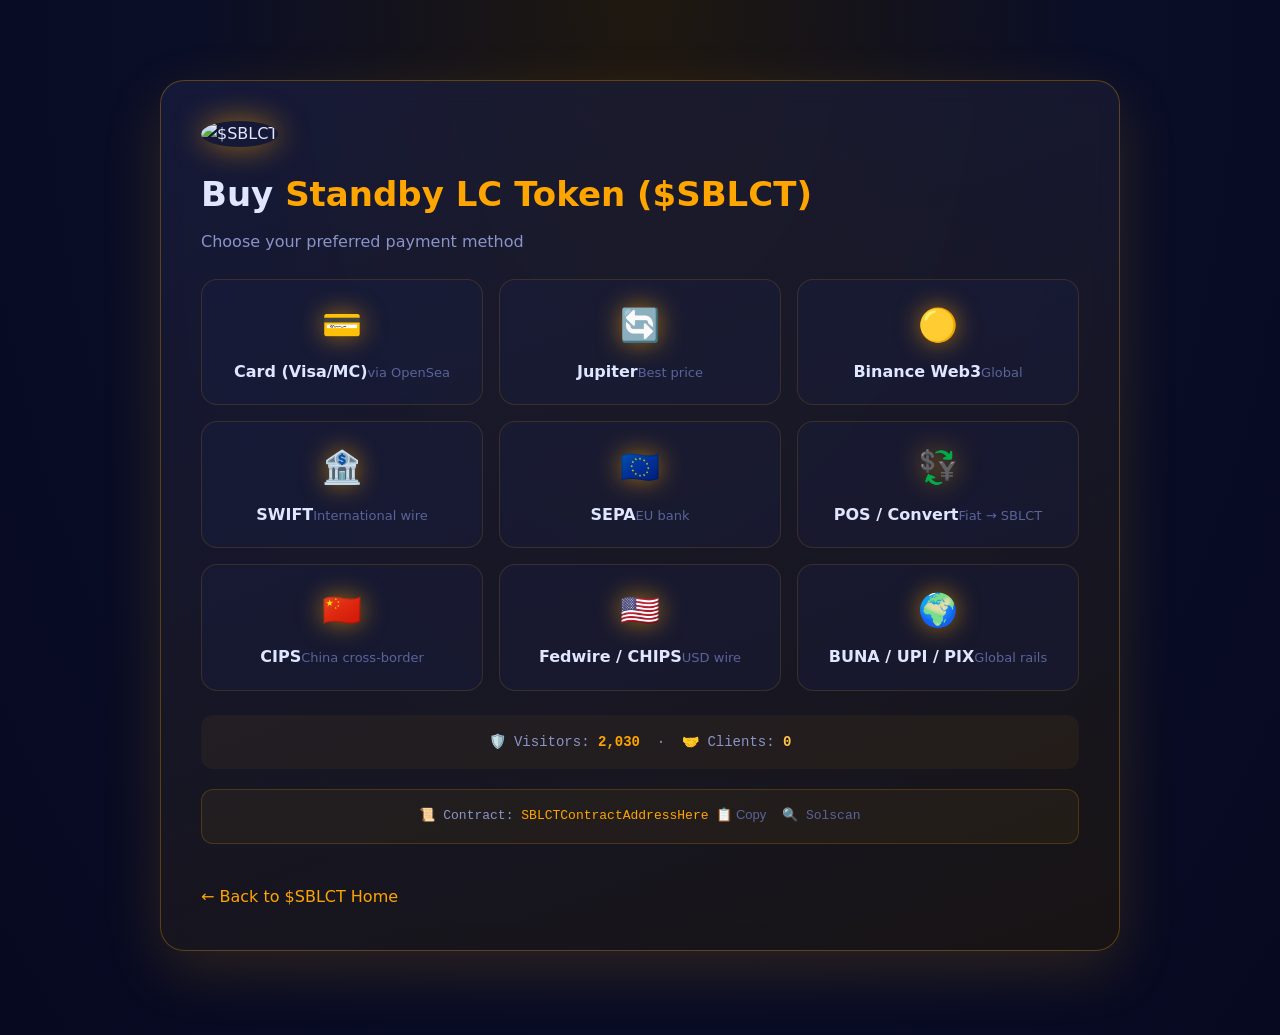
==== buy.html @ 5e67a4a9 "Add buy.html for purchasing $SBLCT" ====
<!DOCTYPE html>
<html lang="en">
<head>
<meta charset="UTF-8" />
<meta name="viewport" content="width=device-width, initial-scale=1.0"/>
<title>Buy $SBLCT — Card, SWIFT, SEPA, Crypto</title>
<link rel="icon" href="sblct_logo.png" />
<link rel="stylesheet" href="ai-agent.css" />
<style>
* { margin: 0; padding: 0; box-sizing: border-box; }
body { font-family: 'Segoe UI', system-ui, sans-serif; background: radial-gradient(ellipse at top, #1F180F 0%, #0A0E27 50%, #060920 100%); color: #E0E6FF; line-height: 1.6; padding-top: 80px; padding-bottom: 60px; }
.container { max-width: 1000px; margin: 0 auto; padding: 0 20px; }
.glass-card { background: linear-gradient(160deg, rgba(26,30,65,0.7), rgba(31,24,15,0.7)); backdrop-filter: blur(12px); border: 1px solid rgba(255,165,0,0.3); border-radius: 24px; padding: 40px; margin-bottom: 24px; box-shadow: 0 20px 60px rgba(255,165,0,0.15); }
.glass-card h1 { font-size: 34px; margin-bottom: 8px; }
.glass-card h1 .highlight { color: #FFA500; }
.glass-card .sub { color: #8A94C8; margin-bottom: 24px; }
.method-grid { display: grid; grid-template-columns: 1fr 1fr 1fr; gap: 16px; margin-bottom: 24px; }
.method-card { background: rgba(26,30,65,0.4); border: 1px solid rgba(255,165,0,0.15); border-radius: 16px; padding: 20px 16px; text-align: center; transition: 0.3s; text-decoration: none; color: #E0E6FF; }
.method-card:hover { border-color: #FFA500; transform: translateY(-4px); box-shadow: 0 15px 30px rgba(255,165,0,0.2); }
.method-card .icon { font-size: 32px; display: block; margin-bottom: 8px; filter: drop-shadow(0 0 12px rgba(255,165,0,0.6)); }
.method-card .name { font-weight: 600; }
.method-card .desc { font-size: 13px; color: #5A649A; }
.contract-box { background: rgba(255,165,0,0.05); border: 1px solid rgba(255,165,0,0.2); border-radius: 12px; padding: 16px; margin: 20px 0; text-align: center; font-size: 13px; color: #8A94C8; font-family: 'Courier New', monospace; }
.contract-box .addr { color: #FFA500; }
.contract-box .copy-btn { background: transparent; border: none; color: #5A649A; cursor: pointer; font-size: 13px; }
.contract-box .copy-btn:hover { color: #FFA500; }
.contract-box .solscan-link { color: #5A649A; text-decoration: none; font-size: 13px; margin-left: 8px; }
.contract-box .solscan-link:hover { color: #fff; }
.back-link { display: inline-block; margin-top: 20px; color: #FFA500; text-decoration: none; font-weight: 500; }
.logo-img { height: 70px; width: auto; margin-bottom: 20px; border-radius: 50%; box-shadow: 0 0 30px rgba(255,165,0,0.6); }
.counter-box { text-align: center; padding: 16px; background: rgba(255,165,0,0.05); border-radius: 12px; margin: 20px 0; font-size: 14px; color: #8A94C8; font-family: 'Courier New', monospace; }
.counter-box .counter-visitors { color: #FFA500; font-weight: 600; }
.counter-box .counter-clients { color: #FFC34D; font-weight: 600; }
@media (max-width: 700px) { .method-grid { grid-template-columns: 1fr 1fr; } .glass-card { padding: 24px; } }
@media (max-width: 450px) { .method-grid { grid-template-columns: 1fr; } .contract-box { font-size: 11px; } }
</style>
</head>
<body>
<div class="container">
<div class="glass-card">
<img src="sblct_logo.png" alt="$SBLCT" class="logo-img" />
<h1>Buy <span class="highlight">Standby LC Token ($SBLCT)</span></h1>
<p class="sub">Choose your preferred payment method</p>

<div class="method-grid">
  <a href="https://opensea.io/token/solana/SBLCTContractAddressHere" target="_blank" class="method-card"><span class="icon">💳</span><span class="name">Card (Visa/MC)</span><span class="desc">via OpenSea</span></a>
  <a href="https://jup.ag/tokens/SBLCTContractAddressHere" target="_blank" class="method-card"><span class="icon">🔄</span><span class="name">Jupiter</span><span class="desc">Best price</span></a>
  <a href="https://app.binance.com/uni-qr/web3-token-details?tokenCA=SBLCTContractAddressHere" target="_blank" class="method-card"><span class="icon">🟡</span><span class="name">Binance Web3</span><span class="desc">Global</span></a>
  <a href="https://www.binance.com/" target="_blank" class="method-card"><span class="icon">🏦</span><span class="name">SWIFT</span><span class="desc">International wire</span></a>
  <a href="https://www.okx.com/" target="_blank" class="method-card"><span class="icon">🇪🇺</span><span class="name">SEPA</span><span class="desc">EU bank</span></a>
  <a href="https://www.binance.com/en/convert" target="_blank" class="method-card"><span class="icon">💱</span><span class="name">POS / Convert</span><span class="desc">Fiat → SBLCT</span></a>
  <a href="https://www.okx.com/" target="_blank" class="method-card"><span class="icon">🇨🇳</span><span class="name">CIPS</span><span class="desc">China cross-border</span></a>
  <a href="https://www.kraken.com/" target="_blank" class="method-card"><span class="icon">🇺🇸</span><span class="name">Fedwire / CHIPS</span><span class="desc">USD wire</span></a>
  <a href="https://www.binance.com/" target="_blank" class="method-card"><span class="icon">🌍</span><span class="name">BUNA / UPI / PIX</span><span class="desc">Global rails</span></a>
</div>

<div class="counter-box">
  🛡️ Visitors: <span class="counter-visitors">2,030</span>
  &nbsp;·&nbsp;
  🤝 Clients: <span class="counter-clients">0</span>
</div>

<div class="contract-box">
  📜 Contract: <span class="addr">SBLCTContractAddressHere</span>
  <button onclick="navigator.clipboard.writeText('SBLCTContractAddressHere')" class="copy-btn">📋 Copy</button>
  <a href="https://solscan.io/token/SBLCTContractAddressHere" target="_blank" class="solscan-link">🔍 Solscan</a>
</div>

<a href="index.html" class="back-link">← Back to $SBLCT Home</a>
</div>
</div>
<script src="counter.js"></script>
<script src="ai-agent.js"></script>
</body>
</html>
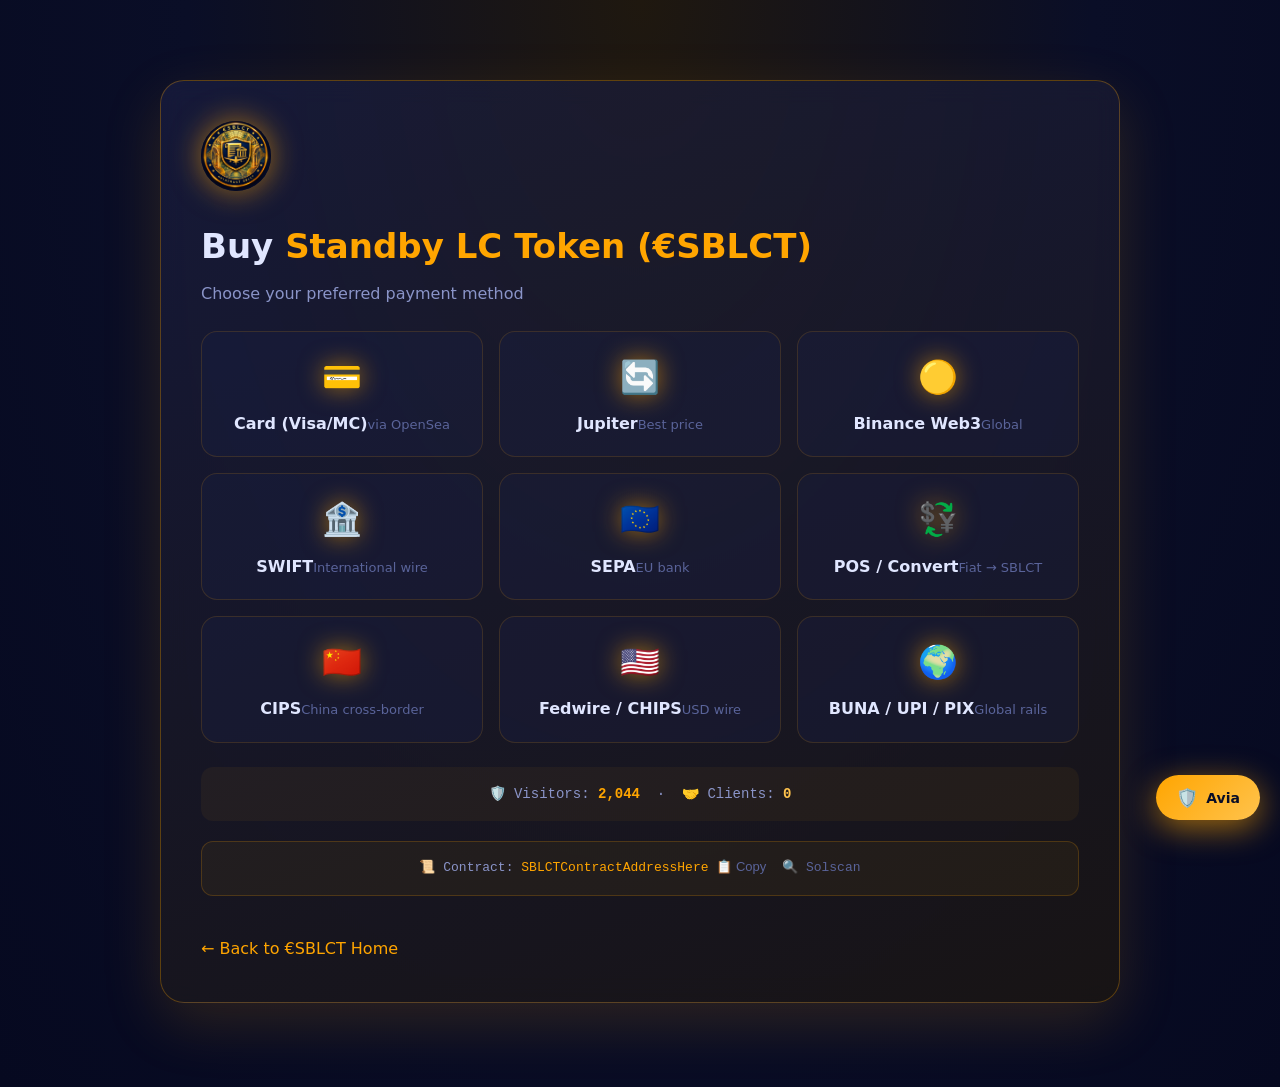
==== commit b9cf0ded: "Change currency symbol from $ to € in buy.html" ====
--- a/buy.html
+++ b/buy.html
@@ -3,7 +3,7 @@
 <head>
 <meta charset="UTF-8" />
 <meta name="viewport" content="width=device-width, initial-scale=1.0"/>
-<title>Buy $SBLCT — Card, SWIFT, SEPA, Crypto</title>
+<title>Buy €SBLCT — Card, SWIFT, SEPA, Crypto</title>
 <link rel="icon" href="sblct_logo.png" />
 <link rel="stylesheet" href="ai-agent.css" />
 <style>
@@ -38,8 +38,8 @@
 <body>
 <div class="container">
 <div class="glass-card">
-<img src="sblct_logo.png" alt="$SBLCT" class="logo-img" />
-<h1>Buy <span class="highlight">Standby LC Token ($SBLCT)</span></h1>
+<img src="sblct_logo.png" alt="€SBLCT" class="logo-img" />
+<h1>Buy <span class="highlight">Standby LC Token (€SBLCT)</span></h1>
 <p class="sub">Choose your preferred payment method</p>
 
 <div class="method-grid">
@@ -66,7 +66,7 @@
   <a href="https://solscan.io/token/SBLCTContractAddressHere" target="_blank" class="solscan-link">🔍 Solscan</a>
 </div>
 
-<a href="index.html" class="back-link">← Back to $SBLCT Home</a>
+<a href="index.html" class="back-link">← Back to €SBLCT Home</a>
 </div>
 </div>
 <script src="counter.js"></script>
--- a/ai-agent.css
+++ b/ai-agent.css
@@ -0,0 +1,69 @@
+/* Avia — AI Agent styles for $SBLCT */
+.avia-btn {
+  position: fixed; right: 20px; bottom: 80px; z-index: 9998;
+  background: linear-gradient(135deg, #FFA500 0%, #FFC34D 100%);
+  color: #0A0E27; border: none; border-radius: 50px;
+  padding: 12px 20px; font-weight: 700; font-size: 14px; cursor: pointer;
+  display: flex; align-items: center; gap: 8px;
+  box-shadow: 0 8px 32px rgba(255,165,0,0.6); transition: 0.3s;
+  font-family: 'Segoe UI', system-ui, sans-serif;
+}
+.avia-btn:hover { transform: translateY(-3px); box-shadow: 0 12px 40px rgba(255,165,0,0.9); }
+.avia-btn-hidden { opacity: 0; pointer-events: none; transform: scale(0.8); }
+.avia-btn-icon { font-size: 18px; }
+
+.avia-window {
+  position: fixed; right: 20px; bottom: 80px;
+  width: 400px; max-width: calc(100vw - 40px);
+  height: 600px; max-height: calc(100vh - 120px);
+  background: linear-gradient(160deg, #0A0E27 0%, #1F180F 100%);
+  border: 1px solid rgba(255,165,0,0.4); border-radius: 20px;
+  z-index: 9999; display: flex; flex-direction: column; overflow: hidden;
+  opacity: 0; transform: translateY(20px) scale(0.95); pointer-events: none;
+  transition: 0.3s; box-shadow: 0 20px 60px rgba(0,0,0,0.8), 0 0 40px rgba(255,165,0,0.3);
+  font-family: 'Segoe UI', system-ui, sans-serif;
+}
+.avia-window.avia-open { opacity: 1; transform: translateY(0) scale(1); pointer-events: auto; }
+
+.avia-header {
+  display: flex; align-items: center; justify-content: space-between;
+  padding: 14px 16px; background: rgba(31,24,15,0.8); border-bottom: 1px solid rgba(255,165,0,0.3);
+}
+.avia-header-left { display: flex; align-items: center; gap: 10px; }
+.avia-avatar { width: 36px; height: 36px; border-radius: 50%; border: 2px solid #FFA500; object-fit: cover; }
+.avia-name { font-size: 15px; font-weight: 700; color: #fff; }
+.avia-status { font-size: 11px; color: #8A94C8; }
+.avia-close { background: transparent; border: none; color: #8A94C8; font-size: 26px; cursor: pointer; line-height: 1; padding: 0 6px; }
+.avia-close:hover { color: #FFA500; }
+
+.avia-messages { flex: 1; overflow-y: auto; padding: 16px; display: flex; flex-direction: column; gap: 10px; }
+.avia-messages::-webkit-scrollbar { width: 6px; }
+.avia-messages::-webkit-scrollbar-thumb { background: rgba(255,165,0,0.3); border-radius: 3px; }
+
+.avia-msg { display: flex; max-width: 92%; }
+.avia-msg-user { align-self: flex-end; justify-content: flex-end; }
+.avia-msg-agent { align-self: flex-start; }
+
+.avia-bubble { padding: 10px 14px; border-radius: 14px; font-size: 13px; line-height: 1.55; word-wrap: break-word; }
+.avia-msg-user .avia-bubble { background: linear-gradient(135deg, #FFA500 0%, #FFC34D 100%); color: #0A0E27; border-bottom-right-radius: 4px; font-weight: 500; }
+.avia-msg-agent .avia-bubble { background: rgba(31,24,15,0.9); color: #E0E6FF; border: 1px solid rgba(255,165,0,0.2); border-bottom-left-radius: 4px; }
+.avia-msg-agent .avia-bubble strong { color: #FFA500; }
+.avia-msg-agent .avia-bubble code { background: rgba(255,165,0,0.1); color: #FFA500; padding: 1px 6px; border-radius: 4px; font-family: 'Courier New', monospace; font-size: 11px; word-break: break-all; }
+.avia-msg-agent .avia-bubble a { color: #FFC34D; text-decoration: none; word-break: break-all; }
+.avia-msg-agent .avia-bubble a:hover { text-decoration: underline; }
+
+.avia-suggestions { display: flex; flex-wrap: wrap; gap: 6px; padding: 10px 16px; border-top: 1px solid rgba(255,165,0,0.2); max-height: 160px; overflow-y: auto; }
+.avia-suggestion { background: rgba(255,165,0,0.08); border: 1px solid rgba(255,165,0,0.25); color: #FFA500; padding: 6px 10px; border-radius: 20px; font-size: 11px; cursor: pointer; transition: 0.2s; font-family: 'Segoe UI', system-ui, sans-serif; white-space: nowrap; }
+.avia-suggestion:hover { background: rgba(255,165,0,0.2); border-color: #FFA500; }
+
+.avia-external { display: flex; gap: 6px; padding: 10px 16px; border-top: 1px solid rgba(255,165,0,0.2); background: rgba(6,9,32,0.6); }
+.avia-external a { flex: 1; text-align: center; padding: 8px 6px; border-radius: 10px; background: rgba(255,165,0,0.08); border: 1px solid rgba(255,165,0,0.2); color: #FFA500; text-decoration: none; font-size: 11px; font-weight: 600; transition: 0.2s; }
+.avia-external a:hover { background: rgba(255,165,0,0.2); border-color: #FFA500; }
+
+.avia-footer { text-align: center; padding: 8px 12px; font-size: 10px; color: #3A406A; background: rgba(6,9,32,0.8); border-top: 1px solid rgba(255,165,0,0.2); }
+
+@media (max-width: 480px) {
+  .avia-window { right: 10px; bottom: 10px; width: calc(100vw - 20px); height: calc(100vh - 20px); max-height: calc(100vh - 20px); border-radius: 16px; }
+  .avia-btn { right: 12px; bottom: 72px; padding: 10px 16px; font-size: 13px; }
+  .avia-btn-label { display: none; }
+}
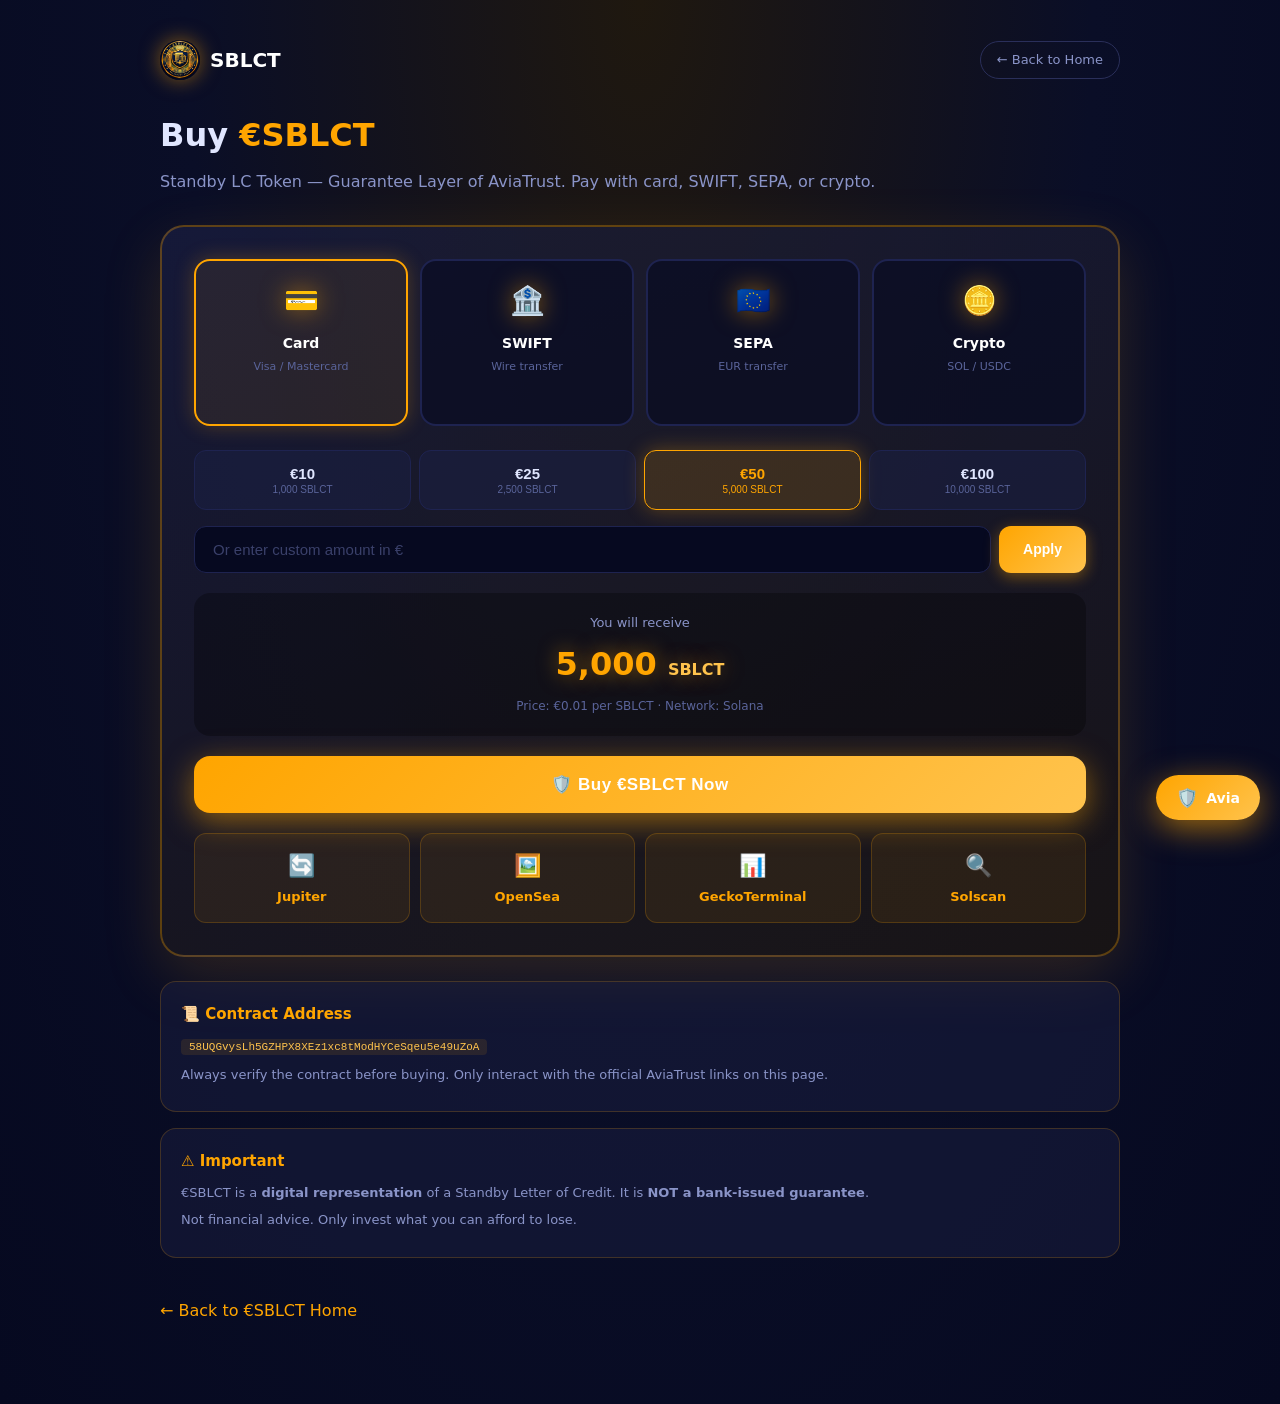
==== commit 0aec5afe: "Update buy.html" ====
--- a/buy.html
+++ b/buy.html
@@ -3,73 +3,209 @@
 <head>
 <meta charset="UTF-8" />
 <meta name="viewport" content="width=device-width, initial-scale=1.0"/>
-<title>Buy €SBLCT — Card, SWIFT, SEPA, Crypto</title>
+<title>Buy €SBLCT — Standby LC Token</title>
 <link rel="icon" href="sblct_logo.png" />
 <link rel="stylesheet" href="ai-agent.css" />
 <style>
 * { margin: 0; padding: 0; box-sizing: border-box; }
-body { font-family: 'Segoe UI', system-ui, sans-serif; background: radial-gradient(ellipse at top, #1F180F 0%, #0A0E27 50%, #060920 100%); color: #E0E6FF; line-height: 1.6; padding-top: 80px; padding-bottom: 60px; }
+body { font-family: 'Segoe UI', system-ui, sans-serif; background: radial-gradient(ellipse at top, #1F180F 0%, #0A0E27 50%, #060920 100%); color: #E0E6FF; line-height: 1.6; padding: 40px 0 80px; }
 .container { max-width: 1000px; margin: 0 auto; padding: 0 20px; }
-.glass-card { background: linear-gradient(160deg, rgba(26,30,65,0.7), rgba(31,24,15,0.7)); backdrop-filter: blur(12px); border: 1px solid rgba(255,165,0,0.3); border-radius: 24px; padding: 40px; margin-bottom: 24px; box-shadow: 0 20px 60px rgba(255,165,0,0.15); }
-.glass-card h1 { font-size: 34px; margin-bottom: 8px; }
-.glass-card h1 .highlight { color: #FFA500; }
-.glass-card .sub { color: #8A94C8; margin-bottom: 24px; }
-.method-grid { display: grid; grid-template-columns: 1fr 1fr 1fr; gap: 16px; margin-bottom: 24px; }
-.method-card { background: rgba(26,30,65,0.4); border: 1px solid rgba(255,165,0,0.15); border-radius: 16px; padding: 20px 16px; text-align: center; transition: 0.3s; text-decoration: none; color: #E0E6FF; }
-.method-card:hover { border-color: #FFA500; transform: translateY(-4px); box-shadow: 0 15px 30px rgba(255,165,0,0.2); }
-.method-card .icon { font-size: 32px; display: block; margin-bottom: 8px; filter: drop-shadow(0 0 12px rgba(255,165,0,0.6)); }
-.method-card .name { font-weight: 600; }
-.method-card .desc { font-size: 13px; color: #5A649A; }
-.contract-box { background: rgba(255,165,0,0.05); border: 1px solid rgba(255,165,0,0.2); border-radius: 12px; padding: 16px; margin: 20px 0; text-align: center; font-size: 13px; color: #8A94C8; font-family: 'Courier New', monospace; }
-.contract-box .addr { color: #FFA500; }
-.contract-box .copy-btn { background: transparent; border: none; color: #5A649A; cursor: pointer; font-size: 13px; }
-.contract-box .copy-btn:hover { color: #FFA500; }
-.contract-box .solscan-link { color: #5A649A; text-decoration: none; font-size: 13px; margin-left: 8px; }
-.contract-box .solscan-link:hover { color: #fff; }
-.back-link { display: inline-block; margin-top: 20px; color: #FFA500; text-decoration: none; font-weight: 500; }
-.logo-img { height: 70px; width: auto; margin-bottom: 20px; border-radius: 50%; box-shadow: 0 0 30px rgba(255,165,0,0.6); }
-.counter-box { text-align: center; padding: 16px; background: rgba(255,165,0,0.05); border-radius: 12px; margin: 20px 0; font-size: 14px; color: #8A94C8; font-family: 'Courier New', monospace; }
-.counter-box .counter-visitors { color: #FFA500; font-weight: 600; }
-.counter-box .counter-clients { color: #FFC34D; font-weight: 600; }
-@media (max-width: 700px) { .method-grid { grid-template-columns: 1fr 1fr; } .glass-card { padding: 24px; } }
-@media (max-width: 450px) { .method-grid { grid-template-columns: 1fr; } .contract-box { font-size: 11px; } }
+.header-bar { display: flex; align-items: center; justify-content: space-between; margin-bottom: 30px; flex-wrap: wrap; gap: 12px; }
+.logo { display: flex; align-items: center; gap: 10px; text-decoration: none; color: #fff; }
+.logo img { height: 40px; width: auto; border-radius: 50%; box-shadow: 0 0 20px rgba(255,165,0,0.5); }
+.logo span { font-size: 20px; font-weight: 700; }
+.back-btn { color: #8A94C8; text-decoration: none; font-size: 13px; padding: 8px 16px; border: 1px solid #2A2F5A; border-radius: 20px; transition: 0.3s; }
+.back-btn:hover { border-color: #FFA500; color: #FFA500; }
+
+h1 { font-size: 32px; margin-bottom: 8px; }
+h1 .highlight { color: #FFA500; }
+.sub { color: #8A94C8; margin-bottom: 30px; }
+
+.buy-card { background: linear-gradient(160deg, rgba(26,30,65,0.7), rgba(31,24,15,0.7)); border: 2px solid rgba(255,165,0,0.3); border-radius: 24px; padding: 32px; margin-bottom: 24px; box-shadow: 0 20px 60px rgba(255,165,0,0.15); }
+
+.methods { display: grid; grid-template-columns: repeat(auto-fit, minmax(160px, 1fr)); gap: 12px; margin-bottom: 24px; }
+.method { background: rgba(6,9,32,0.6); border: 2px solid #1E2350; border-radius: 16px; padding: 18px 14px; text-align: center; cursor: pointer; transition: 0.3s; }
+.method:hover, .method.active { border-color: #FFA500; background: rgba(255,165,0,0.08); box-shadow: 0 0 20px rgba(255,165,0,0.25); }
+.method .icon { font-size: 28px; display: block; margin-bottom: 8px; filter: drop-shadow(0 0 12px rgba(255,165,0,0.5)); }
+.method .name { color: #fff; font-size: 14px; font-weight: 600; }
+.method .sub { color: #5A649A; font-size: 11px; margin-top: 4px; }
+
+.amount-grid { display: grid; grid-template-columns: repeat(4, 1fr); gap: 8px; margin-bottom: 16px; }
+.amount-btn { background: rgba(26,30,65,0.6); border: 1px solid #1E2350; border-radius: 12px; padding: 14px 6px; color: #E0E6FF; font-size: 15px; font-weight: 600; cursor: pointer; transition: 0.3s; }
+.amount-btn:hover, .amount-btn.active { border-color: #FFA500; background: rgba(255,165,0,0.15); color: #FFA500; box-shadow: 0 0 20px rgba(255,165,0,0.3); }
+.amount-btn small { display: block; font-size: 10px; font-weight: 400; color: #5A649A; margin-top: 2px; }
+.amount-btn.active small { color: #FFA500; }
+
+.custom-row { display: flex; gap: 8px; margin-bottom: 20px; }
+.custom-row input { flex: 1; padding: 14px 18px; border-radius: 12px; border: 1px solid #1E2350; background: #060920; color: #fff; font-size: 15px; outline: none; }
+.custom-row input:focus { border-color: #FFA500; box-shadow: 0 0 15px rgba(255,165,0,0.2); }
+.custom-row input::placeholder { color: #3A406A; }
+.custom-row button { padding: 14px 24px; border-radius: 12px; border: none; background: linear-gradient(135deg, #FFA500, #FFC34D); color: #fff; font-weight: 700; cursor: pointer; font-size: 14px; box-shadow: 0 4px 15px rgba(255,165,0,0.4); transition: 0.3s; }
+.custom-row button:hover { transform: translateY(-2px); box-shadow: 0 8px 25px rgba(255,165,0,0.7); }
+
+.total-box { background: rgba(0,0,0,0.3); border-radius: 16px; padding: 20px; margin-bottom: 20px; text-align: center; }
+.total-box .label { font-size: 13px; color: #8A94C8; margin-bottom: 6px; }
+.total-box .value { font-size: 32px; font-weight: 800; color: #FFA500; text-shadow: 0 0 20px rgba(255,165,0,0.5); }
+.total-box .value small { font-size: 16px; color: #FFC34D; }
+.total-box .price-note { font-size: 12px; color: #5A649A; margin-top: 6px; }
+
+.buy-cta { width: 100%; padding: 18px 30px; border-radius: 16px; border: none; background: linear-gradient(135deg, #FFA500, #FFC34D); color: #fff; font-size: 17px; font-weight: 800; cursor: pointer; box-shadow: 0 8px 30px rgba(255,165,0,0.5); transition: 0.3s; letter-spacing: 0.5px; }
+.buy-cta:hover { transform: translateY(-3px); box-shadow: 0 12px 40px rgba(255,165,0,0.8); }
+
+.exchange-links { display: grid; grid-template-columns: repeat(auto-fit, minmax(140px, 1fr)); gap: 10px; margin-top: 20px; }
+.exchange-links a { display: block; text-align: center; padding: 14px 10px; border-radius: 12px; background: rgba(255,165,0,0.08); border: 1px solid rgba(255,165,0,0.2); color: #FFA500; text-decoration: none; font-size: 13px; font-weight: 600; transition: 0.3s; }
+.exchange-links a:hover { background: rgba(255,165,0,0.2); border-color: #FFA500; transform: translateY(-2px); }
+.exchange-links a .icon { display: block; font-size: 22px; margin-bottom: 4px; }
+
+.info-card { background: rgba(26,30,65,0.5); border: 1px solid rgba(255,165,0,0.2); border-radius: 16px; padding: 20px; margin-bottom: 16px; }
+.info-card h3 { color: #FFA500; font-size: 15px; margin-bottom: 10px; }
+.info-card p { color: #8A94C8; font-size: 13px; margin-bottom: 6px; }
+.info-card code { background: rgba(255,165,0,0.1); color: #FFC34D; padding: 2px 8px; border-radius: 4px; font-family: 'Courier New', monospace; font-size: 11px; word-break: break-all; }
+
+.back-link { display: inline-block; margin-top: 24px; color: #FFA500; text-decoration: none; font-weight: 500; }
+.back-link:hover { text-decoration: underline; }
+
+@media (max-width: 600px) {
+  .amount-grid { grid-template-columns: 1fr 1fr; }
+  .custom-row { flex-direction: column; }
+  .buy-card { padding: 20px; }
+}
 </style>
 </head>
 <body>
 <div class="container">
-<div class="glass-card">
-<img src="sblct_logo.png" alt="€SBLCT" class="logo-img" />
-<h1>Buy <span class="highlight">Standby LC Token (€SBLCT)</span></h1>
-<p class="sub">Choose your preferred payment method</p>
-
-<div class="method-grid">
-  <a href="https://opensea.io/token/solana/SBLCTContractAddressHere" target="_blank" class="method-card"><span class="icon">💳</span><span class="name">Card (Visa/MC)</span><span class="desc">via OpenSea</span></a>
-  <a href="https://jup.ag/tokens/SBLCTContractAddressHere" target="_blank" class="method-card"><span class="icon">🔄</span><span class="name">Jupiter</span><span class="desc">Best price</span></a>
-  <a href="https://app.binance.com/uni-qr/web3-token-details?tokenCA=SBLCTContractAddressHere" target="_blank" class="method-card"><span class="icon">🟡</span><span class="name">Binance Web3</span><span class="desc">Global</span></a>
-  <a href="https://www.binance.com/" target="_blank" class="method-card"><span class="icon">🏦</span><span class="name">SWIFT</span><span class="desc">International wire</span></a>
-  <a href="https://www.okx.com/" target="_blank" class="method-card"><span class="icon">🇪🇺</span><span class="name">SEPA</span><span class="desc">EU bank</span></a>
-  <a href="https://www.binance.com/en/convert" target="_blank" class="method-card"><span class="icon">💱</span><span class="name">POS / Convert</span><span class="desc">Fiat → SBLCT</span></a>
-  <a href="https://www.okx.com/" target="_blank" class="method-card"><span class="icon">🇨🇳</span><span class="name">CIPS</span><span class="desc">China cross-border</span></a>
-  <a href="https://www.kraken.com/" target="_blank" class="method-card"><span class="icon">🇺🇸</span><span class="name">Fedwire / CHIPS</span><span class="desc">USD wire</span></a>
-  <a href="https://www.binance.com/" target="_blank" class="method-card"><span class="icon">🌍</span><span class="name">BUNA / UPI / PIX</span><span class="desc">Global rails</span></a>
+
+  <div class="header-bar">
+    <a href="index.html" class="logo">
+      <img src="sblct_logo.png" alt="€SBLCT" />
+      <span>SBLCT</span>
+    </a>
+    <a href="index.html" class="back-btn">← Back to Home</a>
+  </div>
+
+  <h1>Buy <span class="highlight">€SBLCT</span></h1>
+  <p class="sub">Standby LC Token — Guarantee Layer of AviaTrust. Pay with card, SWIFT, SEPA, or crypto.</p>
+
+  <div class="buy-card">
+
+    <div class="methods">
+      <div class="method active" data-method="card">
+        <span class="icon">💳</span>
+        <div class="name">Card</div>
+        <div class="sub">Visa / Mastercard</div>
+      </div>
+      <div class="method" data-method="swift">
+        <span class="icon">🏦</span>
+        <div class="name">SWIFT</div>
+        <div class="sub">Wire transfer</div>
+      </div>
+      <div class="method" data-method="sepa">
+        <span class="icon">🇪🇺</span>
+        <div class="name">SEPA</div>
+        <div class="sub">EUR transfer</div>
+      </div>
+      <div class="method" data-method="crypto">
+        <span class="icon">🪙</span>
+        <div class="name">Crypto</div>
+        <div class="sub">SOL / USDC</div>
+      </div>
+    </div>
+
+    <div class="amount-grid">
+      <button class="amount-btn" data-usd="10">€10 <small>1,000 SBLCT</small></button>
+      <button class="amount-btn" data-usd="25">€25 <small>2,500 SBLCT</small></button>
+      <button class="amount-btn active" data-usd="50">€50 <small>5,000 SBLCT</small></button>
+      <button class="amount-btn" data-usd="100">€100 <small>10,000 SBLCT</small></button>
+    </div>
+
+    <div class="custom-row">
+      <input type="number" id="customAmount" placeholder="Or enter custom amount in €" min="1" />
+      <button id="applyCustom">Apply</button>
+    </div>
+
+    <div class="total-box">
+      <div class="label">You will receive</div>
+      <div class="value" id="totalSBLCT">5,000 <small>SBLCT</small></div>
+      <div class="price-note">Price: €0.01 per SBLCT · Network: Solana</div>
+    </div>
+
+    <button class="buy-cta" id="buyBtn">🛡️ Buy €SBLCT Now</button>
+
+    <div class="exchange-links">
+      <a href="https://jup.ag/tokens/58UQGvysLh5GZHPX8XEz1xc8tModHYCeSqeu5e49uZoA" target="_blank">
+        <span class="icon">🔄</span> Jupiter
+      </a>
+      <a href="https://opensea.io/token/solana/58UQGvysLh5GZHPX8XEz1xc8tModHYCeSqeu5e49uZoA" target="_blank">
+        <span class="icon">🖼️</span> OpenSea
+      </a>
+      <a href="https://www.geckoterminal.com/solana/pools/58UQGvysLh5GZHPX8XEz1xc8tModHYCeSqeu5e49uZoA" target="_blank">
+        <span class="icon">📊</span> GeckoTerminal
+      </a>
+      <a href="https://solscan.io/token/58UQGvysLh5GZHPX8XEz1xc8tModHYCeSqeu5e49uZoA" target="_blank">
+        <span class="icon">🔍</span> Solscan
+      </a>
+    </div>
+
+  </div>
+
+  <div class="info-card">
+    <h3>📜 Contract Address</h3>
+    <p><code>58UQGvysLh5GZHPX8XEz1xc8tModHYCeSqeu5e49uZoA</code></p>
+    <p style="margin-top:8px;">Always verify the contract before buying. Only interact with the official AviaTrust links on this page.</p>
+  </div>
+
+  <div class="info-card">
+    <h3>⚠️ Important</h3>
+    <p>€SBLCT is a <strong>digital representation</strong> of a Standby Letter of Credit. It is <strong>NOT a bank-issued guarantee</strong>.</p>
+    <p>Not financial advice. Only invest what you can afford to lose.</p>
+  </div>
+
+  <a href="index.html" class="back-link">← Back to €SBLCT Home</a>
 </div>
 
-<div class="counter-box">
-  🛡️ Visitors: <span class="counter-visitors">2,030</span>
-  &nbsp;·&nbsp;
-  🤝 Clients: <span class="counter-clients">0</span>
-</div>
-
-<div class="contract-box">
-  📜 Contract: <span class="addr">SBLCTContractAddressHere</span>
-  <button onclick="navigator.clipboard.writeText('SBLCTContractAddressHere')" class="copy-btn">📋 Copy</button>
-  <a href="https://solscan.io/token/SBLCTContractAddressHere" target="_blank" class="solscan-link">🔍 Solscan</a>
-</div>
-
-<a href="index.html" class="back-link">← Back to €SBLCT Home</a>
-</div>
-</div>
+<script>
+const price = 0.01;
+const totalEl = document.getElementById('totalSBLCT');
+const customInput = document.getElementById('customAmount');
+const applyBtn = document.getElementById('applyCustom');
+
+document.querySelectorAll('.method').forEach(m => {
+  m.addEventListener('click', function() {
+    document.querySelectorAll('.method').forEach(x => x.classList.remove('active'));
+    this.classList.add('active');
+  });
+});
+
+function updateTotal(usd) {
+  const amount = Math.floor(usd / price);
+  totalEl.innerHTML = amount.toLocaleString() + ' <small>SBLCT</small>';
+}
+
+document.querySelectorAll('.amount-btn').forEach(btn => {
+  btn.addEventListener('click', function() {
+    document.querySelectorAll('.amount-btn').forEach(b => b.classList.remove('active'));
+    this.classList.add('active');
+    updateTotal(parseFloat(this.dataset.usd));
+  });
+});
+
+applyBtn.addEventListener('click', function() {
+  const val = parseFloat(customInput.value);
+  if (val && val > 0) {
+    document.querySelectorAll('.amount-btn').forEach(b => b.classList.remove('active'));
+    updateTotal(val);
+  } else { alert('Enter a valid amount'); }
+});
+
+customInput.addEventListener('keydown', e => { if (e.key === 'Enter') applyBtn.click(); });
+
+document.getElementById('buyBtn').addEventListener('click', function() {
+  window.open('https://jup.ag/tokens/58UQGvysLh5GZHPX8XEz1xc8tModHYCeSqeu5e49uZoA', '_blank');
+});
+</script>
+
 <script src="counter.js"></script>
 <script src="ai-agent.js"></script>
+
 </body>
 </html>
--- a/ai-agent.css
+++ b/ai-agent.css
@@ -1,8 +1,8 @@
-/* Avia — AI Agent styles for $SBLCT */
+/* Avia — AI Agent styles for €SBLCT */
 .avia-btn {
   position: fixed; right: 20px; bottom: 80px; z-index: 9998;
   background: linear-gradient(135deg, #FFA500 0%, #FFC34D 100%);
-  color: #0A0E27; border: none; border-radius: 50px;
+  color: #fff; border: none; border-radius: 50px;
   padding: 12px 20px; font-weight: 700; font-size: 14px; cursor: pointer;
   display: flex; align-items: center; gap: 8px;
   box-shadow: 0 8px 32px rgba(255,165,0,0.6); transition: 0.3s;
@@ -45,10 +45,10 @@
 .avia-msg-agent { align-self: flex-start; }
 
 .avia-bubble { padding: 10px 14px; border-radius: 14px; font-size: 13px; line-height: 1.55; word-wrap: break-word; }
-.avia-msg-user .avia-bubble { background: linear-gradient(135deg, #FFA500 0%, #FFC34D 100%); color: #0A0E27; border-bottom-right-radius: 4px; font-weight: 500; }
+.avia-msg-user .avia-bubble { background: linear-gradient(135deg, #FFA500 0%, #FFC34D 100%); color: #fff; border-bottom-right-radius: 4px; font-weight: 500; }
 .avia-msg-agent .avia-bubble { background: rgba(31,24,15,0.9); color: #E0E6FF; border: 1px solid rgba(255,165,0,0.2); border-bottom-left-radius: 4px; }
 .avia-msg-agent .avia-bubble strong { color: #FFA500; }
-.avia-msg-agent .avia-bubble code { background: rgba(255,165,0,0.1); color: #FFA500; padding: 1px 6px; border-radius: 4px; font-family: 'Courier New', monospace; font-size: 11px; word-break: break-all; }
+.avia-msg-agent .avia-bubble code { background: rgba(255,165,0,0.1); color: #FFC34D; padding: 1px 6px; border-radius: 4px; font-family: 'Courier New', monospace; font-size: 11px; word-break: break-all; }
 .avia-msg-agent .avia-bubble a { color: #FFC34D; text-decoration: none; word-break: break-all; }
 .avia-msg-agent .avia-bubble a:hover { text-decoration: underline; }
 
